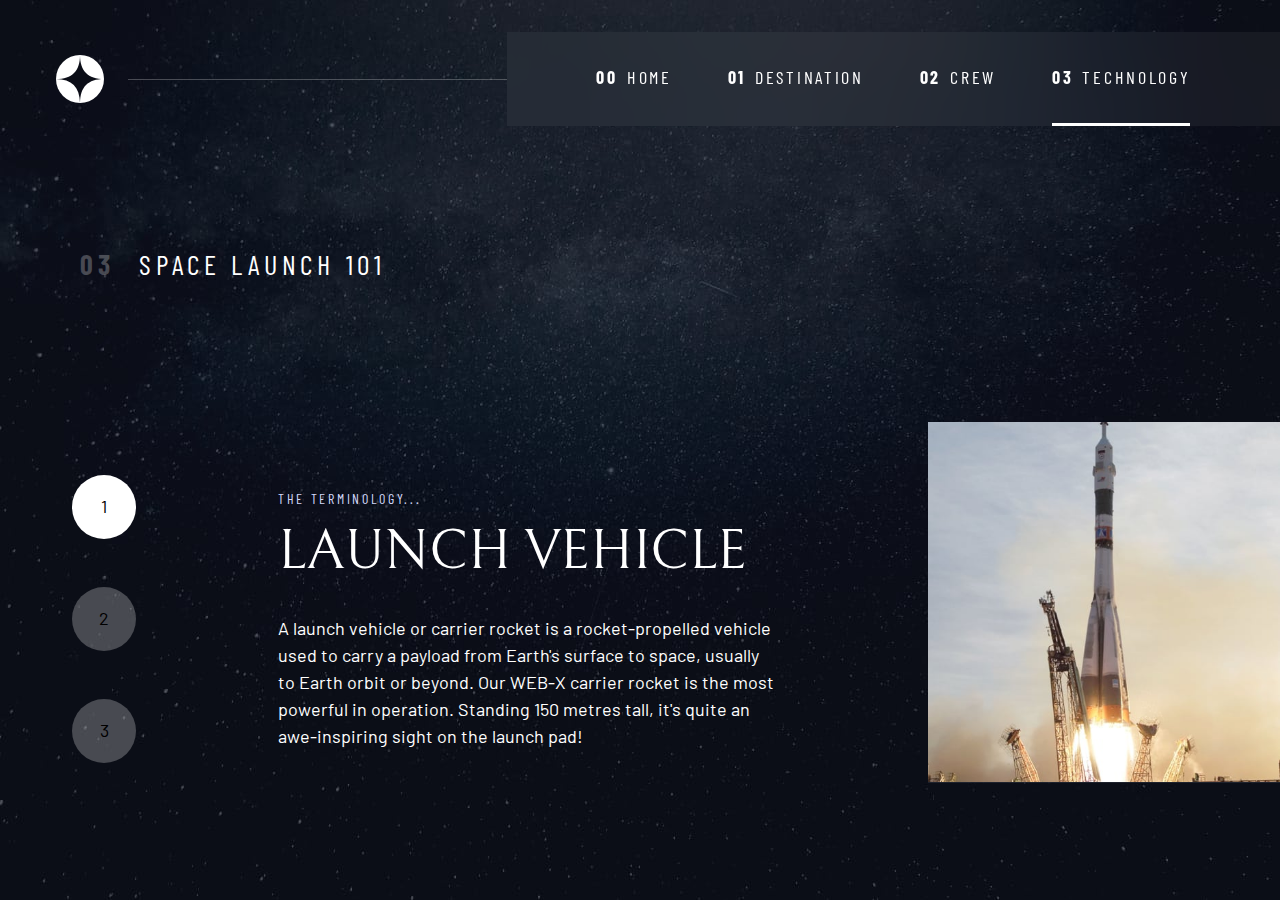
==== technology.html @ 9835ff89 "space-travel" ====
<!DOCTYPE html>
<html lang="en">

<head>
  <meta charset="UTF-8">
  <meta name="viewport" content="width=device-width, initial-scale=1.0">

  <link rel="icon" type="image/png" sizes="32x32" href="./assets/favicon-32x32.png">
  <!-- Google fonts -->
  <link rel="preconnect" href="https://fonts.googleapis.com">
  <link rel="preconnect" href="https://fonts.gstatic.com" crossorigin>
  <link
    href="https://fonts.googleapis.com/css2?family=Barlow+Condensed:wght@400;700&family=Bellefair&family=Barlow:wght@400;700&display=swap"
    rel="stylesheet">

  <link rel="stylesheet" href="index.css">
  <script src="navigation.js" defer></script>
  <script src="tabs.js" defer></script>
  <title>Frontend Mentor | Space tourism website</title>
</head>

<body class="destination">
  <a class="skip-to-content" href="#destination">Skip to content</a>
  <header class="primary-header flex">
    <div>
      <img class="logo" src="/assets/shared/logo.svg" alt="">
    </div>
    <button class="mobile-nav-toggle" aria-controls="primary-navigation"><span class="sr-only"
        aria-expanded="false">Menu</span></button>
    <nav>
      <ul id="primary-navigation" data-visible="false" class="primary-navigation underline-indicators flex">
        <li><a href="index.html" class="text-white letter-spacing-2 uppercase ff-sans-cond"><span
              aria-hidden="true">00</span>Home</a></li>
        <li ><a href="destination.html" class="text-white letter-spacing-2 uppercase ff-sans-cond"><span
              aria-hidden="true">01</span>Destination</a></li>
        <li><a href="crew.html" class="text-white letter-spacing-2 uppercase ff-sans-cond"><span
              aria-hidden="true">02</span>Crew</a></li>
        <li class="active"><a href="technology.html" class="text-white letter-spacing-2 uppercase ff-sans-cond"><span
              aria-hidden="true">03</span>Technology</a></li>
      </ul>
    </nav>
  </header>
  <main id="technology" class="grid-container grid-container--technology flow">
    <h1 class="numbered-title"><span aria-hidden="true">03</span> Space launch 101</h1>

    <picture id="vehicle-image">
      <source srcset="assets/technology/image-launch-vehicle-portrait.jpg" media="(min-width: 45em)">
      <img src="assets/technology/image-launch-vehicle-landscape.jpg" alt="the moon">
    </picture>
    <picture hidden id="capsule-image">
      <source srcset="assets/technology/image-space-capsule-portrait.jpg" media="(min-width: 45em)">
      <img src="assets/technology/image-space-capsule-portrait.jpg" alt="the planet mars">
    </picture>
    <picture hidden id="spaceport-image">
      <source srcset="assets/technology/image-spaceport-portrait.jpg" media="(min-width: 45em)">
      <img src="assets/technology/image-spaceport-landscape.jpg" alt="the planet europa">
    </picture>


    <div class="numbers-indicators flex tab-list" aria-label="technology member list" role="tablist">
      <button aria-selected="true" role="tab" tabindex="0" aria-controls="vehicle-tab" data-image="vehicle-image">1</button>
      <button aria-selected="false" role="tab" tabindex="-1" aria-controls="capsule-tab" data-image="capsule-image">2</button>
      <button aria-selected="false" role="tab" tabindex="-1" aria-controls="spaceport-tab" data-image="spaceport-image">3</button>
    </div>

    <article class="technology-details flow" id="vehicle-tab" role="tabpanel" tabindex="0">
      <header class="flow flow--space-small">
        <p class="fs-200 text-accent uppercase ff-sans-cond letter-spacing-2">The terminology...</p>
        <h2 class="fs-700 ff-serif uppercase">Launch vehicle</h2>
      </header>
      <p>A launch vehicle or carrier rocket is a rocket-propelled vehicle used to carry a
      payload from Earth's surface to space, usually to Earth orbit or beyond. Our
      WEB-X carrier rocket is the most powerful in operation. Standing 150 metres tall,
      it's quite an awe-inspiring sight on the launch pad!</p>
    </article>

    <article hidden class="technology-details flow" id="capsule-tab" role="tabpanel" tabindex="0">
      <header class="flow flow--space-small">
        <p class="fs-200 text-accent uppercase ff-sans-cond letter-spacing-2">The terminology...</p>
        <h2 class="fs-700 ff-serif uppercase">Spaceport</h2>
      </header>
      <p>A spaceport or cosmodrome is a site for launching (or receiving) spacecraft,
      by analogy to the seaport for ships or airport for aircraft. Based in the
      famous Cape Canaveral, our spaceport is ideally situated to take advantage
      of the Earth’s rotation for launch.</p>
    </article>

    <article hidden class="technology-details flow" id="spaceport-tab" role="tabpanel" tabindex="0">
      <header class="flow flow--space-small">
        <p class="fs-200 text-accent uppercase ff-sans-cond letter-spacing-2">The terminology...</p>
        <h2 class="fs-700 ff-serif uppercase">Space capsule</h2>
      </header>
      <p>A space capsule is an often-technologyed spacecraft that uses a blunt-body reentry
      capsule to reenter the Earth's atmosphere without wings. Our capsule is where
      you'll spend your time during the flight. It includes a space gym, cinema,
      and plenty of other activities to keep you entertained.</p>
    </article>

  </main>
</body>
</html>
---- index.css ----
/* ------------------- */
/* Custom properties   */
/* ------------------- */

:root {
  /* colors */
  --clr-dark: 230 35% 7%;
  --clr-light: 231 77% 90%;
  --clr-white: 0 0% 100%;

  /* font-sizes */
  --fs-900: clamp(5rem, 8vw + 1rem, 9.375rem);
  --fs-800: 3.5rem;
  --fs-700: 1.5rem;
  --fs-600: 1rem;
  --fs-500: 1rem;
  --fs-400: 0.9375rem;
  --fs-300: 1rem;
  --fs-200: 0.875rem;

  /* font-families */
  --ff-serif: "Bellefair", serif;
  --ff-sans-cond: "Barlow Condensed", sans-serif;
  --ff-sans-normal: "Barlow", sans-serif;
}

@media (min-width: 35em) {
  :root {
    --fs-800: 5rem;
    --fs-700: 2.5rem;
    --fs-600: 1.5rem;
    --fs-500: 1.25rem;
    --fs-400: 1rem;
  }
}

@media (min-width: 45em) {
  :root {
    /* font-sizes */
    --fs-800: 6.25rem;
    --fs-700: 3.5rem;
    --fs-600: 2rem;
    --fs-500: 1.75rem;
    --fs-400: 1.125rem;
  }
}

/* ------------------- */
/* Reset               */
/* ------------------- */

/* https://piccalil.li/blog/a-modern-css-reset/ */

/* Box sizing */
*,
*::before,
*::after {
  box-sizing: border-box;
}

/* Reset margins */
body,
h1,
h2,
h3,
h4,
h5,
p,
figure,
picture {
  margin: 0;
}

h1,
h2,
h3,
h4,
h5,
h6,
p {
  font-weight: 400;
}

/* set up the body */
body {
  font-family: var(--ff-sans-normal);
  font-size: var(--fs-400);
  color: hsl(var(--clr-white));
  background-color: hsl(var(--clr-dark));
  line-height: 1.5;
  min-height: 100vh;
  display: grid;
  grid-template-rows: min-content 1fr;
  overflow-x: hidden;
}

/* make images easier to work with */
img,
picutre {
  max-width: 100%;
  display: block;
}

/* make form elements easier to work with */
input,
button,
textarea,
select {
  font: inherit;
}

/* remove animations for people who've turned them off */
@media (prefers-reduced-motion: reduce) {
  *,
  *::before,
  *::after {
    animation-duration: 0.01ms !important;
    animation-iteration-count: 1 !important;
    transition-duration: 0.01ms !important;
    scroll-behavior: auto !important;
  }
}

/* ------------------- */
/* Utility classes     */
/* ------------------- */

/* general */

.flex {
  display: flex;
  gap: var(--gap, 1rem);
}

.grid {
  display: grid;
  gap: var(--gap, 1rem);
}
.d-block {
  display: block;
}

.flow > *:where(:not(:first-child)) {
  margin-top: var(--flow-space, 1rem);
}

.flow--space-small {
  --flow-space: 0.75rem;
}

.container {
  padding-inline: 2em;
  margin-inline: auto;
  max-width: 80rem;
}

.sr-only {
  position: absolute;
  width: 1px;
  height: 1px;
  padding: 0;
  margin: -1px;
  overflow: hidden;
  clip: rect(0, 0, 0, 0);
  white-space: nowrap;
  /* added line */
  border: 0;
}

.skip-to-content {
  position: absolute;
  z-index: 9999;
  background: hsl(var(--clr-white));
  color: hsl(var(--clr-dark));
  padding: 0.5em 1em;
  margin-inline: auto;
  transform: translateY(-100%);
  transition: transform 250ms ease-in;
}

.skip-to-content:focus {
  transform: translateY(0);
}

/* colors */

.bg-dark {
  background-color: hsl(var(--clr-dark));
}

.bg-accent {
  background-color: hsl(var(--clr-light));
}

.bg-white {
  background-color: hsl(var(--clr-white));
}

.text-dark {
  color: hsl(var(--clr-dark));
}

.text-accent {
  color: hsl(var(--clr-light));
}

.text-white {
  color: hsl(var(--clr-white));
}

/* typography */

.ff-serif {
  font-family: var(--ff-serif);
}

.ff-sans-cond {
  font-family: var(--ff-sans-cond);
}

.ff-sans-normal {
  font-family: var(--ff-sans-normal);
}

.letter-spacing-1 {
  letter-spacing: 4.75px;
}

.letter-spacing-2 {
  letter-spacing: 2.7px;
}

.letter-spacing-3 {
  letter-spacing: 2.35px;
}

.uppercase {
  text-transform: uppercase;
}

.fs-900 {
  font-size: var(--fs-900);
}

.fs-800 {
  font-size: var(--fs-800);
}

.fs-700 {
  font-size: var(--fs-700);
}

.fs-600 {
  font-size: var(--fs-600);
}

.fs-500 {
  font-size: var(--fs-500);
}

.fs-400 {
  font-size: var(--fs-400);
}

.fs-300 {
  font-size: var(--fs-300);
}

.fs-200 {
  font-size: var(--fs-200);
}

.fs-900,
.fs-800,
.fs-700,
.fs-600 {
  line-height: 1.1;
}

.numbered-title {
  font-family: var(--ff-sans-cond);
  font-size: var(--fs-500);
  text-transform: uppercase;
  letter-spacing: 4.72px;
}

.numbered-title span {
  margin-right: 0.5em;
  font-weight: 700;
  color: hsl(var(--clr-white) / 0.25);
}

/* ------------------- */
/* Compontents         */
/* ------------------- */

.large-button {
  font-size: 2rem;
  position: relative;
  z-index: 1;
  display: inline-grid;
  place-items: center;
  padding: 0 2em;
  border-radius: 50%;
  aspect-ratio: 1;
  text-decoration: none;
}

.large-button::after {
  content: "";
  position: absolute;
  z-index: -1;
  width: 100%;
  height: 100%;
  background: hsl(var(--clr-white) / 0.1);
  border-radius: 50%;
  opacity: 0;
  transition: opacity 500ms linear, transform 750ms ease-in-out;
}

.large-button:hover::after,
.large-button:focus::after {
  opacity: 1;
  transform: scale(1.5);
}

.primary-header {
  justify-content: space-between;
  align-items: center;
}

.logo {
  margin: 1.5rem clamp(1.5rem, 5vw, 3.5rem);
}

.primary-navigation {
  --gap: clamp(2rem, 5vw, 3.5rem);
  --underline-gap: 2rem;
  list-style: none;
  padding: 0;
  margin: 0;
  background: hsl(var(--clr-dark) / 0.95);
  /* backdrop-filter: blur(1.5rem); */
}

.primary-navigation a {
  text-decoration: none;
}

.primary-navigation a > span {
  font-weight: 700;
  margin-right: 0.5em;
}

@supports (backdrop-filter: blur(1rem)) {
  .primary-navigation {
    background: hsl(var(--clr-white) / 0.05);
    backdrop-filter: blur(1.5rem);
  }
}

.mobile-nav-toggle {
  display: none;
}

@media (max-width: 35rem) {
  .primary-navigation {
    --underline-gap: 0.5rem;
    list-style: none;
    padding: min(6rem, 20vh) 0rem min(6rem, 20vh) 2rem;
    margin: 0;
    flex-direction: column;
    position: fixed;
    z-index: 1000;
    inset: 0 0 0 30%;
    transform: translateX(100%);
    transition: transform 0.5s ease-in-out;
  }
  .primary-navigation[data-visible="true"] {
    transform: translateX(0);
  }

  .underline-indicators > *:hover,
  .underline-indicators > *:focus {
    border-right: 0.2rem solid hsl(var(--clr-white) / 0);
    border-bottom: 0;
  }

  .primary-navigation.underline-indicators > .active {
    border-bottom: 0;
    border-right: 0.2rem solid hsl(var(--clr-white) / 0);
    border-color: hsl(var(--clr-white) / 1);
  }
  .mobile-nav-toggle {
    display: block;
    z-index: 2000;
    position: absolute;
    right: 1rem;
    top: 2rem;
    background: transparent;
    border: 0;
    background-image: url(./assets/shared/icon-hamburger.svg);
    background-position: center;
    width: 1.5rem;
    aspect-ratio: 1;
    background-repeat: no-repeat;
    cursor: pointer;
  }
  .mobile-nav-toggle[data-expanded="true"] {
    background-image: url(./assets/shared/icon-close.svg);
  }

  .mobile-nav-toggle:focus-visible {
    outline-offset: 5px;
  }
}

@media (min-width: 35em) {
  .primary-navigation {
    padding-inline: clamp(3rem, 7vw, 7rem);
  }
}

@media (min-width: 35em) and (max-width: 44.999em) {
  .primary-navigation a > span {
    display: none;
  }
}

@media (min-width: 45em) {
  .primary-header::after {
    content: "";
    display: block;
    position: relative;
    height: 1px;
    width: 100%;
    margin-right: -2.5rem;
    background: hsl(var(--clr-white) / 0.25);
    order: 1;
  }

  nav {
    order: 2;
  }

  .primary-navigation {
    margin-block: 2rem;
  }
}

.underline-indicators > * {
  cursor: pointer;
  padding: var(--underline-gap, 0.5rem) 0;
  border: 0;
  border-bottom: 0.2rem solid hsl(var(--clr-white) / 0);
}

.underline-indicators > *:hover,
.underline-indicators > *:focus {
  border-color: hsl(var(--clr-white) / 0.5);
}

.underline-indicators > .active,
.underline-indicators > [aria-selected="true"] {
  color: hsl(var(--clr-white) / 1);
  border-color: hsl(var(--clr-white) / 1);
}

.tab-list {
  --gap: 2rem;
}

.dot-indicators > * {
  cursor: pointer;
  border: 0;
  border-radius: 50%;
  padding: 0.5em;
  background-color: hsl(var(--clr-white) / 0.25);
}

.dot-indicators > *:hover,
.dot-indicators > *:focus {
  background-color: hsl(var(--clr-white) / 0.5);
}

.dot-indicators > [aria-selected="true"] {
  background-color: hsl(var(--clr-white) / 1);
}

/* ----------------------------- */
/* Page specific background      */
/* ----------------------------- */
body {
  background-size: cover;
  background-position: bottom center;
}
/* home */

.home {
  background-image: url(./assets/home/background-home-mobile.jpg);
}

@media (min-width: 35em) {
  .home {
    background-position: center center;
    background-image: url(./assets/home/background-home-tablet.jpg);
  }
}
@media (min-width: 45em) {
  .home {
    background-image: url(./assets/home/background-home-desktop.jpg);
  }
}
/* destination */

.destination {
  background-image: url(./assets/destination/background-destination-mobile.jpg);
}

@media (min-width: 35em) {
  .destination {
    background-position: center center;
    background-image: url(./assets/destination/background-destination-tablet.jpg);
  }
}
@media (min-width: 45em) {
  .destination {
    background-image: url(./assets/destination/background-destination-desktop.jpg);
  }
}
/* crew */

.crew {
  background-image: url(./assets/crew/background-crew-mobile.jpg);
}

@media (min-width: 35em) {
  .crew {
    background-position: center center;
    background-image: url(./assets/crew/background-crew-tablet.jpg);
  }
}
@media (min-width: 45em) {
  .crew {
    background-image: url(./assets/crew/background-crew-desktop.jpg);
  }
}

/* underline indicators-tab are different on small screen thats why i have to duplicate them */

.underline-indicators-tab > * {
  cursor: pointer;
  padding: var(--underline-gap, 0.5rem) 0;
  border: 0;
  border-bottom: 0.2rem solid hsl(var(--clr-white) / 0);
  background-color: transparent;
}

.underline-indicators-tab > *:hover,
.underline-indicators-tab > *:focus {
  border-color: hsl(var(--clr-white) / 0.5);
}

.underline-indicators-tab > .active,
.underline-indicators-tab > [aria-selected="true"] {
  color: hsl(var(--clr-white) / 1);
  border-color: hsl(var(--clr-white) / 1);
}

.grid-container {
  display: grid;
  text-align: center;
  place-items: center;
  padding-inline: 1rem;
  padding-bottom: 4rem;
}

.grid-container p:not([class]) {
  max-width: 50ch;
}

.numbered-title {
  grid-area: title;
}

.grid-container--destination {
  --flow-space: 2rem;
  grid-template-areas:
    "title"
    "image"
    "tabs"
    "content";
}

.grid-container--destination > picture {
  grid-area: image;
  max-width: 60%;
  align-self: start;
}

.grid-container--destination > .tab-list {
  grid-area: tabs;
}

.grid-container--destination > .destination-info {
  grid-area: content;
}

.destination-meta {
  flex-direction: column;
  border-top: 1px solid hsl(var(--clr-white) / 0.1);
  padding-top: 2.5rem;
  margin-top: 2.5rem;
}

.destination-meta p {
  font-size: 1.75rem;
}

/* crew layout */

.grid-container--crew {
  /* --flow-space: 2rem; */
  grid-template-areas:
    "title"
    "image"
    "tabs"
    "content";
}

.grid-container--crew > picture {
  grid-area: image;
  max-width: 60%;
  border-bottom: 1px solid hsl(var(--clr-light) / 0.1);
}

.grid-container--crew > .dot-indicators {
  grid-area: tabs;
}

.grid-container--crew > .crew-details {
  grid-area: content;
}

.crew-details > h2 {
  color: hsl(var(--clr-white) / 0.5);
}

/* Technology layout */

.grid-container--technology {
  /* --flow-space: 2rem; */
  grid-template-areas:
    "title"
    "image"
    "tabs"
    "content";
  padding-inline: 1rem;
  --flow-space: 2rem;
}

.grid-container--technology > picture {
  grid-area: image;
  max-width: 100%;
  border-bottom: 1px solid hsl(var(--clr-light) / 0.1);
}

.grid-container--technology > .numbers-indicators {
  grid-area: tabs;
}

.grid-container--technology > .technology-details {
  grid-area: content;
}

.technology-details > h2 {
  color: hsl(var(--clr-white) / 0.5);
}

.numbers-indicators > * {
  cursor: pointer;
  border: 0;
  border-radius: 50%;
  padding: 0.5em 1.5em;
  background-color: hsl(var(--clr-white) / 0.25);
  aspect-ratio: 1;
  display: flex;
  align-items: center;
  justify-content: center;
}

.numbers-indicators > *:hover,
.numbers-indicators > *:focus {
  background-color: hsl(var(--clr-white) / 0.5);
}

.numbers-indicators > [aria-selected="true"] {
  background-color: hsl(var(--clr-white) / 1);
}

@media (min-width: 35em) {
  .numbered-title {
    justify-self: start;
    margin-top: 2rem;
  }

  .destination-meta {
    flex-direction: row;
    justify-content: space-evenly;
  }
  .grid-container--crew {
    /* --flow-space: 2rem; */
    grid-template-areas:
      "title"
      "content"
      "tabs"
      "image";
    padding-bottom: 0;
  }
  .grid-container--technology {
    /* --flow-space: 2rem; */
    grid-template-areas:
      "title"
      "image"
      "tabs"
      "content";
    padding-bottom: 0;
  }
}

@media (min-width: 45em) {
  .grid-container {
    text-align: left;
    column-gap: var(--container-gap, 2rem);
    grid-template-columns: minmax(1rem, 1fr) repeat(2, minmax(0, 30rem)) minmax(
        1rem,
        1fr
      );
  }

  .grid-container--home {
    padding-bottom: max(6rem, 20vh);
    align-items: end;
  }

  .grid-container--home > *:first-child {
    grid-column: 2;
  }

  .grid-container--home > *:last-child {
    grid-column: 3;
  }

  .grid-container--destination {
    justify-items: start;
    align-content: start;
    grid-template-areas:
      ". title title ."
      ". image tabs ."
      ". image content .";
  }

  .grid-container--destination > picture {
    max-width: 90%;
  }

  .destination-meta {
    --gap: min(6vw, 6rem);
    justify-content: start;
  }

  .grid-container--crew {
    grid-template-columns: minmax(1rem, 1fr) minmax(0, 40rem) minmax(0, 20rem) minmax(
        1rem,
        1fr
      );
    justify-items: start;
    grid-template-areas:
      ". title image ."
      ". content image ."
      ".tabs image .";
  }

  .grid-container--crew > picture {
    align-self: end;
    max-width: 100%;
  }

  .grid-container--technology {
    grid-template-columns:
      minmax(3rem, 1fr) minmax(0, 3rem) minmax(0, 57rem) minmax(0, 20rem)
      0;
    /* justify-items: start; */
    grid-template-areas:
      ".title title title."
      ".tabs content image.";
    padding-inline: 0;
    /* place-items: start; */
    --flow-space: 2rem;
    margin-bottom: 2rem;
  }

  .numbers-indicators {
    display: flex;
    flex-direction: column;
  }

  .grid-container--technology > picture {
    grid-column: span 2;
    margin-bottom: 2rem;
  }

  .grid-container--technology > .numbers-indicators > button {
    margin-bottom: 1rem;
  }
  .grid-container--technology > .numbers-indicators > button:last-child {
    margin-bottom: 0;
  }
}
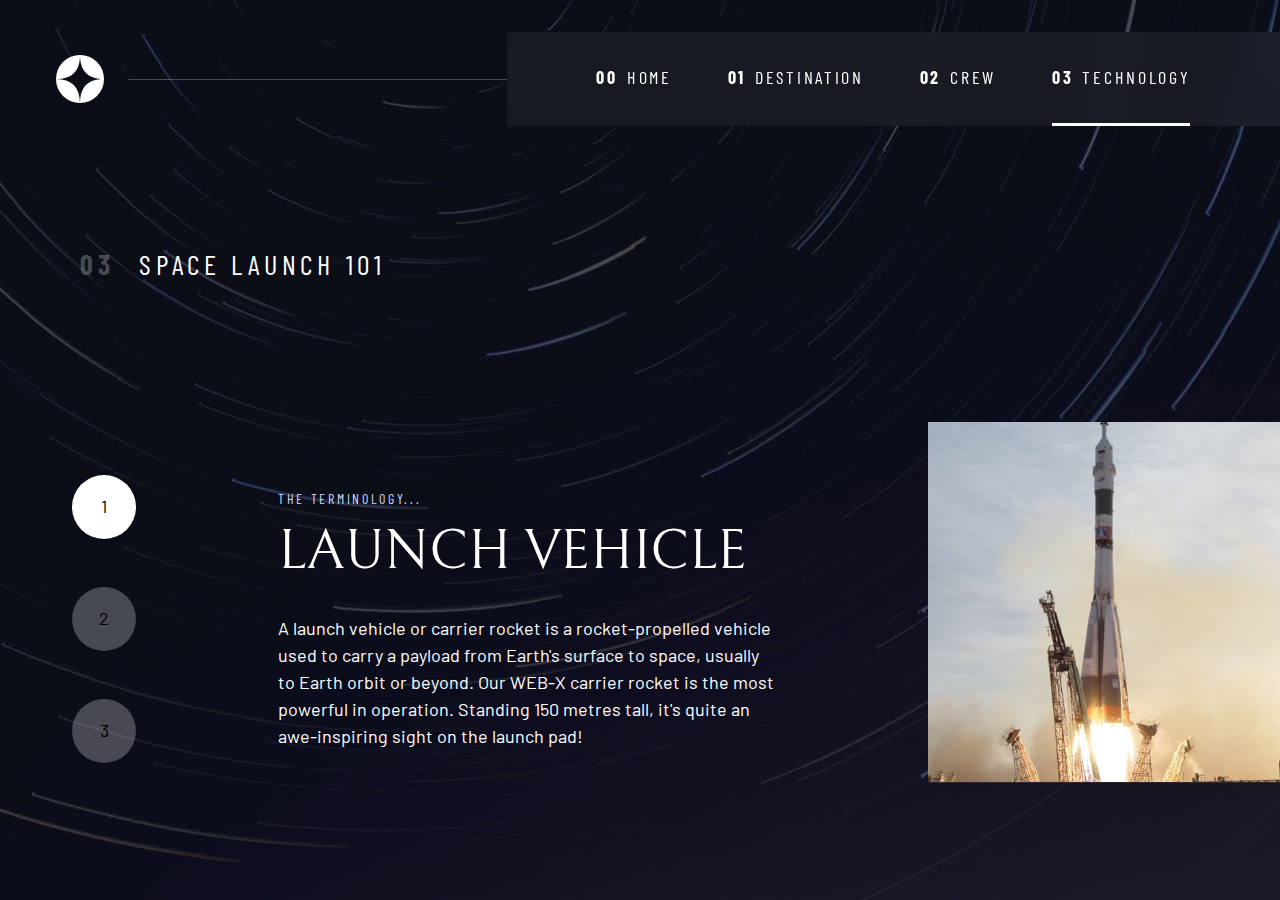
==== commit cc60007e: "background change on technology" ====
--- a/technology.html
+++ b/technology.html
@@ -19,8 +19,8 @@
   <title>Frontend Mentor | Space tourism website</title>
 </head>
 
-<body class="destination">
-  <a class="skip-to-content" href="#destination">Skip to content</a>
+<body class="technology">
+  <a class="skip-to-content" href="#technology">Skip to content</a>
   <header class="primary-header flex">
     <div>
       <img class="logo" src="/assets/shared/logo.svg" alt="">
@@ -49,7 +49,7 @@
     </picture>
     <picture hidden id="capsule-image">
       <source srcset="assets/technology/image-space-capsule-portrait.jpg" media="(min-width: 45em)">
-      <img src="assets/technology/image-space-capsule-portrait.jpg" alt="the planet mars">
+      <img src="assets/technology/image-space-capsule-landscape.jpg" alt="the planet mars">
     </picture>
     <picture hidden id="spaceport-image">
       <source srcset="assets/technology/image-spaceport-portrait.jpg" media="(min-width: 45em)">
--- a/index.css
+++ b/index.css
@@ -528,6 +528,7 @@
     background-image: url(./assets/destination/background-destination-desktop.jpg);
   }
 }
+
 /* crew */
 
 .crew {
@@ -543,6 +544,24 @@
 @media (min-width: 45em) {
   .crew {
     background-image: url(./assets/crew/background-crew-desktop.jpg);
+  }
+}
+
+/* technology */
+
+.technology {
+  background-image: url(./assets/technology/background-technology-mobile.jpg);
+}
+
+@media (min-width: 35em) {
+  .technology {
+    background-position: center center;
+    background-image: url(./assets/technology/background-technology-tablet.jpg);
+  }
+}
+@media (min-width: 45em) {
+  .technology {
+    background-image: url(./assets/technology/background-technology-desktop.jpg);
   }
 }
 
